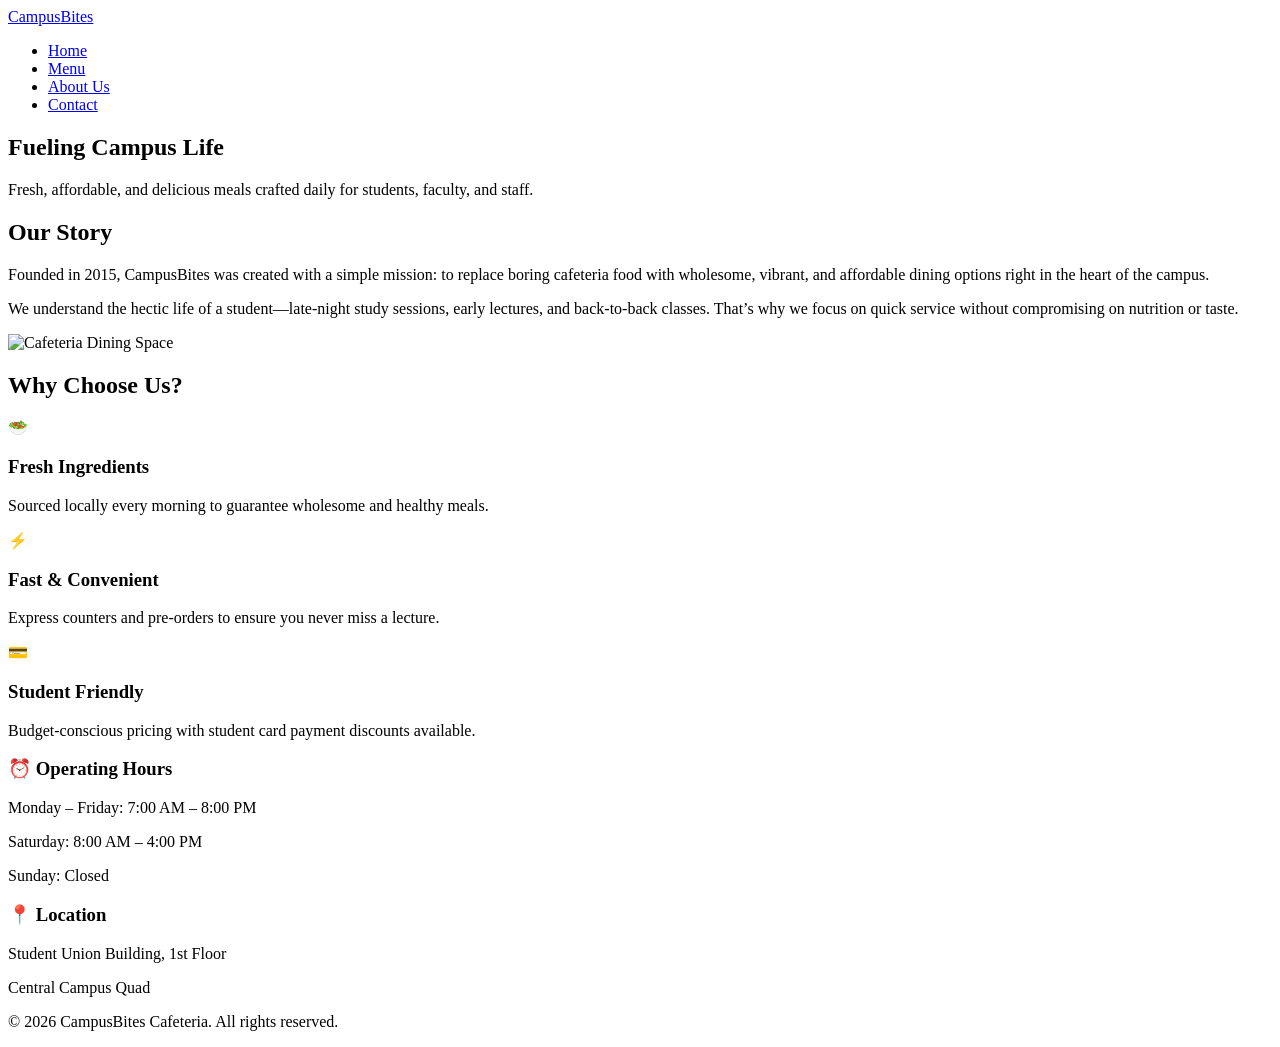
==== src/about.html @ 913e9a5a "added about.html and about.css page" ====
<!DOCTYPE html>
<html lang="en">
<head>
    <meta charset="UTF-8">
    <meta name="viewport" content="width=device-width, initial-scale=1.0">
    <title>About Us - Campus Cafeteria</title>
    <link rel="stylesheet" href="style.css">
    <!-- Google Fonts -->
    <link href="https://fonts.googleapis.com/css2?family=Poppins:wght@300;400;600;700&display=swap" rel="stylesheet">
</head>
<body>

    <!-- Header / Navbar -->
    <header>
        <div class="container navbar">
            <a href="#" class="logo">Campus<span>Bites</span></a>
            <nav>
                <ul>
                    <li><a href="index.html">Home</a></li>
                    <li><a href="menu.html">Menu</a></li>
                    <li><a href="about.html" class="active">About Us</a></li>
                    <li><a href="contact.html">Contact</a></li>
                </ul>
            </nav>
        </div>
    </header>

    <!-- Hero Section -->
    <section class="about-hero">
        <div class="hero-content">
            <h1>Fueling Campus Life</h1>
            <p>Fresh, affordable, and delicious meals crafted daily for students, faculty, and staff.</p>
        </div>
    </section>

    <!-- Main About Content -->
    <section class="about-section container">
        <div class="about-grid">
            <div class="about-text">
                <h2>Our Story</h2>
                <p>Founded in 2015, CampusBites was created with a simple mission: to replace boring cafeteria food with wholesome, vibrant, and affordable dining options right in the heart of the campus.</p>
                <p>We understand the hectic life of a student—late-night study sessions, early lectures, and back-to-back classes. That’s why we focus on quick service without compromising on nutrition or taste.</p>
            </div>
            <div class="about-image">
                <img src="https://images.unsplash.com/photo-1555396273-367ea4eb4db5?auto=format&fit=crop&w=800&q=80" alt="Cafeteria Dining Space">
            </div>
        </div>
    </section>

    <!-- Core Values / Highlights -->
    <section class="values-section">
        <div class="container">
            <h2 class="section-title">Why Choose Us?</h2>
            <div class="values-grid">
                <div class="value-card">
                    <div class="icon">🥗</div>
                    <h3>Fresh Ingredients</h3>
                    <p>Sourced locally every morning to guarantee wholesome and healthy meals.</p>
                </div>
                <div class="value-card">
                    <div class="icon">⚡</div>
                    <h3>Fast & Convenient</h3>
                    <p>Express counters and pre-orders to ensure you never miss a lecture.</p>
                </div>
                <div class="value-card">
                    <div class="icon">💳</div>
                    <h3>Student Friendly</h3>
                    <p>Budget-conscious pricing with student card payment discounts available.</p>
                </div>
            </div>
        </div>
    </section>

    <!-- Hours & Location Banner -->
    <section class="info-banner container">
        <div class="info-card">
            <h3>⏰ Operating Hours</h3>
            <p>Monday – Friday: 7:00 AM – 8:00 PM</p>
            <p>Saturday: 8:00 AM – 4:00 PM</p>
            <p>Sunday: Closed</p>
        </div>
        <div class="info-card">
            <h3>📍 Location</h3>
            <p>Student Union Building, 1st Floor</p>
            <p>Central Campus Quad</p>
        </div>
    </section>

    <!-- Footer -->
    <footer>
        <div class="container">
            <p>&copy; 2026 CampusBites Cafeteria. All rights reserved.</p>
        </div>
    </footer>

</body>
</html>
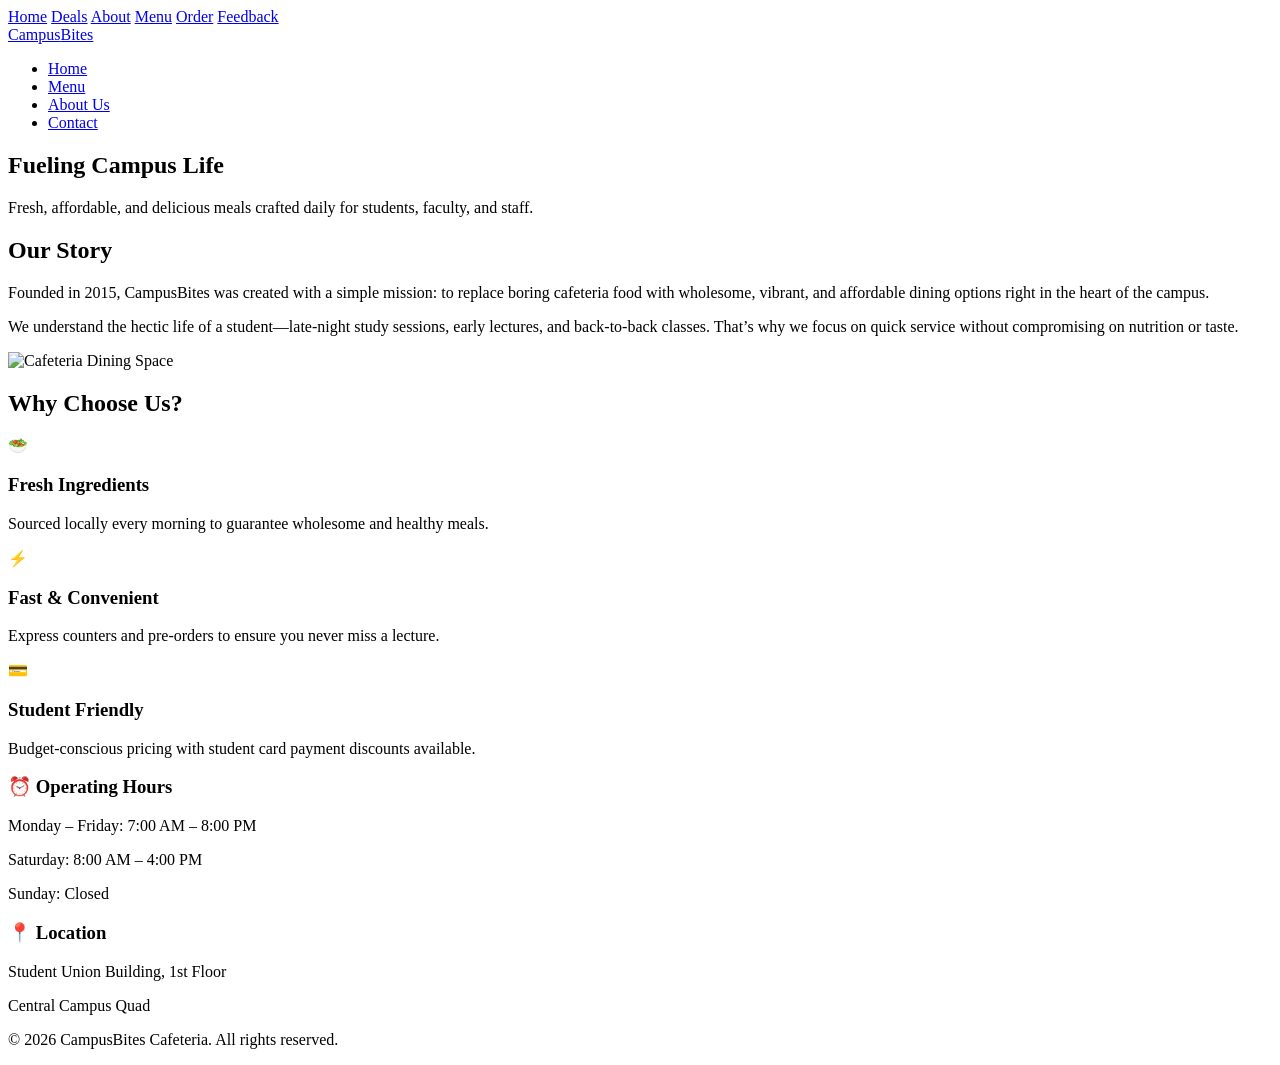
==== commit 744a4401: "added about.html file" ====
--- a/src/about.html
+++ b/src/about.html
@@ -9,6 +9,14 @@
     <link href="https://fonts.googleapis.com/css2?family=Poppins:wght@300;400;600;700&display=swap" rel="stylesheet">
 </head>
 <body>
+<nav class="navbar">
+            <a href="index.html">Home</a>
+            <a href="deals.html" class="active">Deals</a>
+            <a href="about.html">About</a>
+            <a href="menu.html">Menu</a>
+            <a href="order.html">Order</a>
+            <a href="feedback.html">Feedback</a>
+        </nav>
 
     <!-- Header / Navbar -->
     <header>
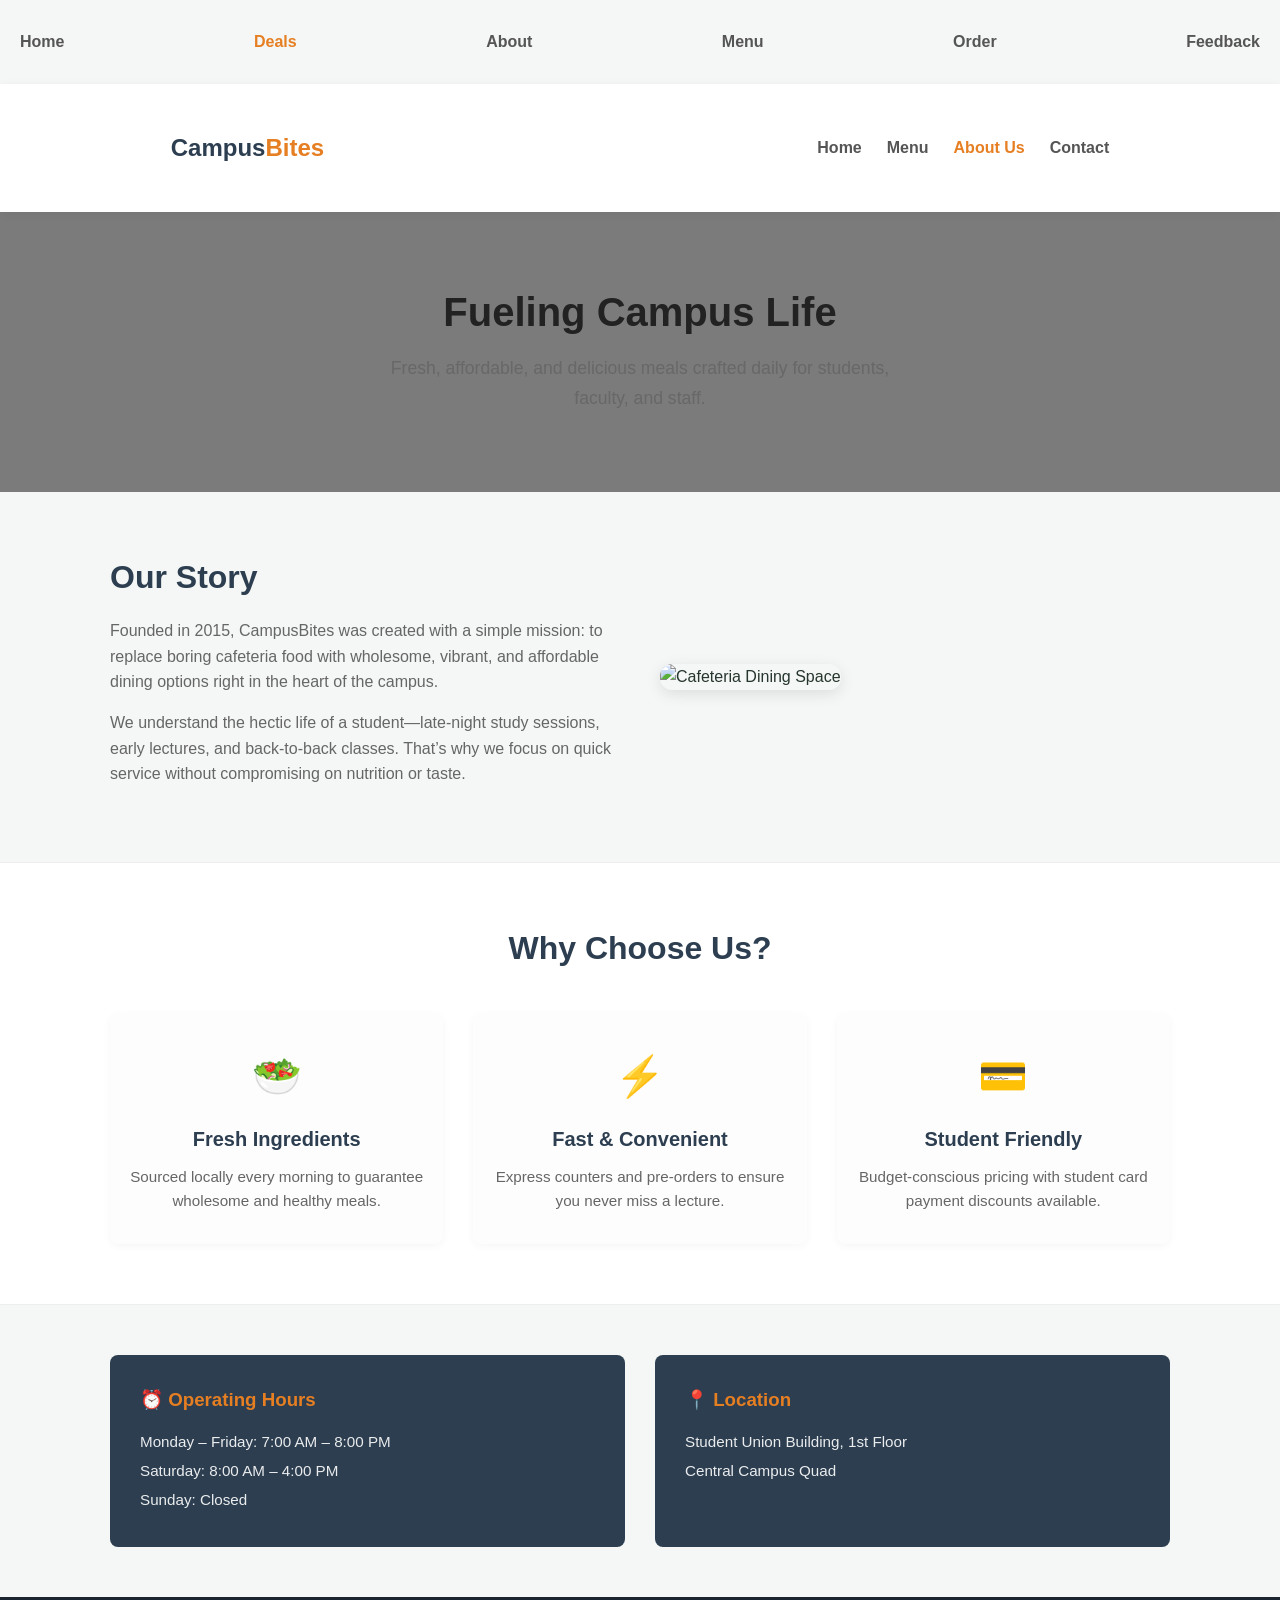
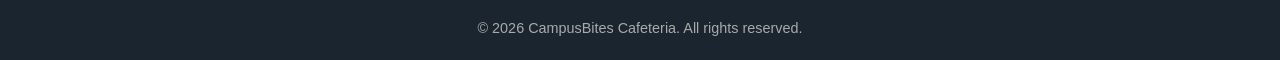
==== commit 5837b269: "added about.html file" ====
--- a/src/about.html
+++ b/src/about.html
@@ -4,7 +4,7 @@
     <meta charset="UTF-8">
     <meta name="viewport" content="width=device-width, initial-scale=1.0">
     <title>About Us - Campus Cafeteria</title>
-    <link rel="stylesheet" href="style.css">
+    <link rel="stylesheet" href="../styles/style.css">
     <!-- Google Fonts -->
     <link href="https://fonts.googleapis.com/css2?family=Poppins:wght@300;400;600;700&display=swap" rel="stylesheet">
 </head>
--- a/styles/style.css
+++ b/styles/style.css
@@ -0,0 +1,1184 @@
+/* Campus Bites — shared website stylesheet */
+:root {
+    --green: #174c3c;
+    --green-light: #24694f;
+    --mint: #e6f0e8;
+    --cream: #faf9f4;
+    --ink: #24332b;
+    --muted: #69766e;
+    --border: #e2e8e0;
+    --white: #ffffff;
+    --orange: #f2ad5d;
+}
+
+* {
+    box-sizing: border-box;
+}
+
+html {
+    scroll-behavior: smooth;
+}
+
+body {
+    margin: 0;
+    background: var(--cream);
+    color: var(--ink);
+    font-family: Arial, Helvetica, sans-serif;
+    line-height: 1.65;
+}
+
+a {
+    color: inherit;
+}
+
+.container {
+    width: min(1120px, 91%);
+    margin: 0 auto;
+}
+
+/* Navigation bar */
+.site-header {
+    position: relative;
+    z-index: 5;
+    background: var(--white);
+    border-bottom: 1px solid var(--border);
+}
+
+.navbar {
+    min-height: 84px;
+    display: flex;
+    align-items: center;
+    justify-content: space-between;
+    gap: 28px;
+}
+
+.brand {
+    display: flex;
+    align-items: center;
+    gap: 12px;
+    text-decoration: none;
+    flex-shrink: 0;
+}
+
+.brand-icon {
+    width: 46px;
+    height: 46px;
+    display: grid;
+    place-items: center;
+    border-radius: 13px;
+    background: var(--green);
+    color: var(--white);
+    font-size: 15px;
+    font-weight: 800;
+    letter-spacing: -1px;
+}
+
+.brand-text {
+    color: var(--green);
+    font-size: 18px;
+    font-weight: 800;
+    line-height: 1.2;
+}
+
+.brand-text small {
+    display: block;
+    margin-top: 5px;
+    color: var(--muted);
+    font-size: 11px;
+    font-weight: 400;
+}
+
+.nav-links {
+    display: flex;
+    align-items: center;
+    justify-content: flex-end;
+    flex-wrap: wrap;
+    gap: 5px;
+}
+
+.nav-links a {
+    padding: 10px 12px;
+    border-radius: 8px;
+    color: #4e5c53;
+    font-size: 13px;
+    font-weight: 700;
+    text-decoration: none;
+    transition: background 0.2s ease, color 0.2s ease;
+}
+
+.nav-links a:hover,
+.nav-links a.active {
+    background: var(--mint);
+    color: var(--green);
+}
+
+/* Home hero */
+.hero {
+    position: relative;
+    overflow: hidden;
+    background: linear-gradient(115deg, #e6f0e8 0%, #f7f6ed 75%);
+    padding: 88px 0 75px;
+}
+
+.hero-content {
+    position: relative;
+    z-index: 1;
+}
+
+.eyebrow {
+    margin: 0 0 12px;
+    color: var(--green-light);
+    font-size: 12px;
+    font-weight: 800;
+    letter-spacing: 2px;
+}
+
+.hero h1 {
+    margin: 0;
+    color: var(--ink);
+    font-size: clamp(42px, 6vw, 72px);
+    line-height: 1.08;
+    letter-spacing: -2.5px;
+}
+
+.hero h1 span {
+    color: var(--green-light);
+}
+
+/* ==============================
+   DEALS PAGE STYLING
+============================== */
+
+.deals-hero {
+    display: flex;
+    align-items: center;
+    justify-content: space-between;
+    padding: 80px 10%;
+    background: #f4f5f7;
+    min-height: 350px;
+    gap: 30px;
+}
+
+.hero-content {
+    max-width: 550px;
+}
+
+.eyebrow {
+    color: #e76f51;
+    font-size: 13px;
+    font-weight: bold;
+    letter-spacing: 2px;
+}
+
+.hero-content h1 {
+    font-size: 48px;
+    color: #222;
+    margin: 15px 0;
+}
+
+.hero-content p {
+    color: #666;
+    line-height: 1.7;
+    margin-bottom: 25px;
+}
+
+.primary-btn {
+    display: inline-block;
+    background: #e76f51;
+    color: white;
+    padding: 12px 25px;
+    border-radius: 5px;
+    text-decoration: none;
+    transition: 0.3s;
+}
+
+.primary-btn:hover {
+    background: #c95438;
+}
+
+.hero-offer {
+    width: 200px;
+    height: 200px;
+    border-radius: 50%;
+    background: #e76f51;
+    color: white;
+    display: flex;
+    flex-direction: column;
+    justify-content: center;
+    align-items: center;
+    flex-shrink: 0;
+}
+
+.hero-offer strong {
+    font-size: 55px;
+}
+
+.deals-section {
+    padding: 70px 8%;
+}
+
+.section-heading {
+    text-align: center;
+    margin-bottom: 35px;
+}
+
+.section-heading h2 {
+    font-size: 32px;
+    margin: 12px 0;
+    color: #222;
+}
+
+.section-heading p {
+    color: #777;
+}
+
+/* Search and Filters */
+
+.deals-toolbar {
+    display: flex;
+    gap: 15px;
+    margin-bottom: 35px;
+    justify-content: center;
+    flex-wrap: wrap;
+}
+
+.deals-toolbar input,
+.deals-toolbar select {
+    padding: 12px 15px;
+    border: 1px solid #ddd;
+    border-radius: 5px;
+    font-size: 14px;
+    outline: none;
+}
+
+.deals-toolbar input {
+    flex: 1;
+    min-width: 180px;
+}
+
+.deals-toolbar select {
+    min-width: 170px;
+}
+
+/* Product Grid */
+
+.deals-grid {
+    display: grid;
+    grid-template-columns: repeat(4, 1fr);
+    gap: 25px;
+}
+
+.deal-card {
+    background: white;
+    border: 1px solid #eee;
+    border-radius: 10px;
+    overflow: hidden;
+    transition: 0.3s;
+}
+
+.deal-card:hover {
+    transform: translateY(-5px);
+    box-shadow: 0 8px 20px rgba(0, 0, 0, 0.1);
+}
+
+.deal-image {
+    position: relative;
+    height: 220px;
+    overflow: hidden;
+}
+
+.deal-image img {
+    width: 100%;
+    height: 100%;
+    object-fit: cover;
+}
+
+.discount-badge {
+    position: absolute;
+    top: 12px;
+    left: 12px;
+    background: #e76f51;
+    color: white;
+    padding: 7px 12px;
+    border-radius: 4px;
+    font-size: 12px;
+    font-weight: bold;
+    z-index: 1;
+}
+
+.deal-info {
+    padding: 18px;
+}
+
+.product-category {
+    color: #999;
+    font-size: 12px;
+}
+
+.deal-info h3 {
+    font-size: 17px;
+    margin: 10px 0;
+    color: #222;
+}
+
+.product-rating {
+    color: #f4b400;
+    margin-bottom: 12px;
+    letter-spacing: 2px;
+}
+
+.deal-price {
+    display: flex;
+    align-items: center;
+    gap: 10px;
+    margin-bottom: 18px;
+    flex-wrap: wrap;
+}
+
+.deal-price strong {
+    color: #e76f51;
+    font-size: 18px;
+}
+
+.deal-price del {
+    color: #999;
+    font-size: 13px;
+}
+
+.add-cart-btn {
+    display: block;
+    text-align: center;
+    padding: 11px;
+    background: #222;
+    color: white;
+    text-decoration: none;
+    border-radius: 5px;
+    transition: 0.3s;
+}
+
+.add-cart-btn:hover {
+    background: #e76f51;
+}
+
+/* Responsive Design */
+
+@media (max-width: 1000px) {
+    .deals-grid {
+        grid-template-columns: repeat(2, 1fr);
+    }
+
+    .deals-hero {
+        padding: 60px 6%;
+    }
+}
+
+@media (max-width: 600px) {
+    .deals-hero {
+        flex-direction: column;
+        text-align: center;
+        padding: 50px 20px;
+    }
+
+    .hero-content h1 {
+        font-size: 36px;
+    }
+
+    .hero-offer {
+        width: 160px;
+        height: 160px;
+    }
+
+    .hero-offer strong {
+        font-size: 42px;
+    }
+
+    .deals-section {
+        padding: 45px 5%;
+    }
+
+    .deals-grid {
+        grid-template-columns: 1fr;
+    }
+
+    .deals-toolbar {
+        flex-direction: column;
+    }
+
+    .deals-toolbar input,
+    .deals-toolbar select {
+        width: 100%;
+    }
+}
+
+
+.hero-description {
+    max-width: 610px;
+    margin: 22px 0 27px;
+    color: #5d6b62;
+    font-size: 17px;
+}
+
+.hero-actions {
+    display: flex;
+    flex-wrap: wrap;
+    gap: 12px;
+}
+
+.button {
+    display: inline-flex;
+    min-height: 46px;
+    align-items: center;
+    justify-content: center;
+    padding: 11px 18px;
+    border: 1px solid var(--green);
+    border-radius: 8px;
+    font-size: 14px;
+    font-weight: 700;
+    text-decoration: none;
+    transition: transform 0.2s ease, background 0.2s ease;
+}
+
+.button:hover {
+    transform: translateY(-2px);
+}
+
+.button-primary {
+    background: var(--green);
+    color: var(--white);
+}
+
+.button-primary:hover {
+    background: var(--green-light);
+}
+
+.button-secondary {
+    background: transparent;
+    color: var(--green);
+}
+
+.button-secondary:hover {
+    background: rgba(255, 255, 255, 0.65);
+}
+
+.opening-status {
+    margin-top: 25px;
+    color: var(--muted);
+    font-size: 13px;
+}
+
+.status-dot {
+    display: inline-block;
+    width: 8px;
+    height: 8px;
+    margin-right: 7px;
+    border-radius: 50%;
+    background: #3d9a60;
+}
+
+.hero-decoration {
+    position: absolute;
+    border-radius: 50%;
+    pointer-events: none;
+}
+
+.decoration-one {
+    top: 50px;
+    right: 10%;
+    width: 230px;
+    height: 230px;
+    border: 35px solid rgba(23, 76, 60, 0.06);
+}
+
+.decoration-two {
+    right: 19%;
+    bottom: -90px;
+    width: 190px;
+    height: 190px;
+    background: rgba(242, 173, 93, 0.12);
+}
+
+/* Feature section */
+.section {
+    padding-top: 70px;
+    padding-bottom: 70px;
+}
+
+.section-heading {
+    display: flex;
+    align-items: flex-end;
+    justify-content: space-between;
+    gap: 30px;
+    margin-bottom: 28px;
+}
+
+.section-heading h2,
+.final-cta h2 {
+    margin: 0;
+    font-size: clamp(27px, 3vw, 38px);
+    line-height: 1.2;
+    letter-spacing: -1px;
+}
+
+.section-heading > p {
+    max-width: 390px;
+    margin: 0;
+    color: var(--muted);
+    font-size: 14px;
+}
+
+.feature-grid {
+    display: grid;
+    grid-template-columns: repeat(3, minmax(0, 1fr));
+    gap: 20px;
+}
+
+.feature-card {
+    padding: 26px;
+    border: 1px solid var(--border);
+    border-radius: 15px;
+    background: var(--white);
+    box-shadow: 0 8px 25px rgba(25, 55, 38, 0.035);
+}
+
+.feature-icon {
+    display: grid;
+    width: 52px;
+    height: 52px;
+    margin-bottom: 19px;
+    place-items: center;
+    border-radius: 14px;
+    background: var(--mint);
+    font-size: 25px;
+}
+
+.feature-card h3 {
+    margin: 0 0 9px;
+    font-size: 18px;
+}
+
+.feature-card p {
+    min-height: 70px;
+    margin: 0 0 16px;
+    color: var(--muted);
+    font-size: 14px;
+}
+
+.text-link {
+    color: var(--green-light);
+    font-size: 13px;
+    font-weight: 800;
+    text-decoration: none;
+}
+
+.text-link:hover {
+    text-decoration: underline;
+}
+
+/* Location and opening hours */
+.visit-section {
+    padding: 46px 0;
+    background: var(--green);
+    color: var(--white);
+}
+
+.visit-content {
+    display: flex;
+    align-items: center;
+    justify-content: space-between;
+    gap: 45px;
+}
+
+.eyebrow-light {
+    color: #c6e0cd;
+}
+
+.visit-content h2 {
+    max-width: 490px;
+    margin: 0 0 10px;
+    font-size: clamp(25px, 3vw, 36px);
+    line-height: 1.2;
+}
+
+.visit-content > div:first-child > p:last-child {
+    margin: 0;
+    color: #d5e4da;
+}
+
+.visit-details {
+    display: flex;
+    gap: 35px;
+    flex-shrink: 0;
+}
+
+.detail-label {
+    color: #c6e0cd;
+    font-size: 11px;
+    font-weight: 800;
+    letter-spacing: 1px;
+}
+
+.visit-details p {
+    margin: 6px 0 0;
+    font-size: 13px;
+}
+
+/* Feedback call to action */
+.final-cta {
+    text-align: center;
+}
+
+.final-cta > p:not(.eyebrow) {
+    margin: 14px auto 22px;
+    color: var(--muted);
+}
+
+.site-footer {
+    padding: 22px 0;
+    background: #102f25;
+    color: #d5e0d9;
+    font-size: 12px;
+}
+
+.footer-content {
+    display: flex;
+    align-items: center;
+    justify-content: space-between;
+    gap: 18px;
+}
+
+.footer-content p {
+    margin: 0;
+}
+
+.footer-content a {
+    color: #d5e0d9;
+    text-decoration: none;
+}
+
+.footer-content a:hover {
+    text-decoration: underline;
+}
+
+.footer-brand {
+    font-size: 15px;
+    font-weight: 800;
+}
+
+/* Responsive layout for tablets and mobile screens */
+@media (max-width: 900px) {
+    .navbar {
+        align-items: flex-start;
+        flex-direction: column;
+        justify-content: center;
+        gap: 12px;
+        padding-top: 16px;
+        padding-bottom: 16px;
+    }
+
+    .nav-links {
+        justify-content: flex-start;
+    }
+
+    .nav-links a {
+        padding: 8px 10px;
+    }
+
+    .hero {
+        padding: 70px 0 60px;
+    }
+
+    .decoration-one {
+        right: -70px;
+    }
+
+    .feature-grid {
+        grid-template-columns: repeat(2, minmax(0, 1fr));
+    }
+
+    .visit-content,
+    .visit-details {
+        align-items: flex-start;
+        flex-direction: column;
+        gap: 20px;
+    }
+}
+
+@media (max-width: 600px) {
+    .container {
+        width: 92%;
+    }
+
+    .nav-links {
+        display: grid;
+        width: 100%;
+        grid-template-columns: repeat(3, minmax(0, 1fr));
+        gap: 4px;
+    }
+
+    .nav-links a {
+        padding: 9px 3px;
+        text-align: center;
+        font-size: 11px;
+    }
+
+    .hero {
+        padding: 58px 0 48px;
+    }
+
+    .hero h1 {
+        font-size: 43px;
+        letter-spacing: -1.5px;
+    }
+
+    .hero-description {
+        font-size: 15px;
+    }
+
+    .hero-actions {
+        align-items: stretch;
+        flex-direction: column;
+    }
+
+    .button {
+        width: 100%;
+    }
+
+    .decoration-one {
+        top: 20px;
+        right: -135px;
+        width: 190px;
+        height: 190px;
+    }
+
+    .section {
+        padding-top: 48px;
+        padding-bottom: 48px;
+    }
+
+    .section-heading {
+        align-items: flex-start;
+        flex-direction: column;
+        gap: 13px;
+    }
+
+    .feature-grid {
+        grid-template-columns: 1fr;
+    }
+
+    .feature-card p {
+        min-height: auto;
+    }
+
+    .visit-details {
+        gap: 16px;
+    }
+
+    .footer-content {
+        align-items: flex-start;
+        flex-direction: column;
+    }
+}
+
+
+* {
+    margin: 0;
+    padding: 0;
+    box-sizing: border-box;
+}
+
+body {
+
+    font-family: Arial, Helvetica, sans-serif;
+    background-color: #f4f7f5;
+    color: #26352d;
+    line-height: 1.6;
+}
+
+/* Header */
+header {
+    background-color: #215c45;
+    color: white;
+    padding: 22px 8%;
+    display: flex;
+    justify-content: space-between;
+    align-items: center;
+    flex-wrap: wrap;
+    gap: 15px;
+}
+
+header h1 {
+    font-size: 26px;
+}
+
+nav {
+    display: flex;
+    gap: 22px;
+}
+
+nav a {
+    color: white;
+    text-decoration: none;
+    font-weight: bold;
+}
+
+nav a:hover {
+    color: #c9f2d8;
+}
+
+/* Main Content */
+main {
+    max-width: 1000px;
+    margin: 45px auto;
+    padding: 0 20px;
+    display: grid;
+    grid-template-columns: 1fr 1.3fr;
+    gap: 28px;
+    align-items: start;
+}
+
+/* Contact and Feedback Cards */
+.contact,
+.feedback {
+    background-color: white;
+    padding: 30px;
+    border-radius: 12px;
+    box-shadow: 0 5px 20px rgba(0, 0, 0, 0.07);
+}
+
+h2 {
+    color: #215c45;
+    margin-bottom: 18px;
+    font-size: 23px;
+}
+
+.contact p {
+    margin-bottom: 14px;
+    overflow-wrap: anywhere;
+}
+
+/* Feedback Form */
+form {
+    display: flex;
+    flex-direction: column;
+}
+
+label {
+    margin: 12px 0 6px;
+    font-weight: bold;
+}
+
+input,
+textarea {
+    width: 100%;
+    padding: 12px;
+    border: 1px solid #ccd6cf;
+    border-radius: 6px;
+    font: inherit;
+    color: #26352d;
+    background-color: #fff;
+}
+
+input:focus,
+textarea:focus {
+    outline: 2px solid #78b89a;
+    border-color: #215c45;
+}
+
+textarea {
+    resize: vertical;
+    min-height: 120px;
+}
+
+button {
+    margin-top: 20px;
+    padding: 13px;
+    border: none;
+    border-radius: 6px;
+    background-color: #215c45;
+    color: white;
+    font-size: 16px;
+    font-weight: bold;
+    cursor: pointer;
+    transition: background-color 0.2s ease;
+}
+
+button:hover {
+    background-color: #174431;
+}
+
+button:focus-visible,
+nav a:focus-visible {
+    outline: 3px solid #e5a93d;
+    outline-offset: 3px;
+}
+
+/* Responsive Design */
+@media (max-width: 768px) {
+    header {
+        flex-direction: column;
+        text-align: center;
+    }
+
+    nav {
+        justify-content: center;
+        flex-wrap: wrap;
+        gap: 14px;
+    }
+
+    main {
+        grid-template-columns: 1fr;
+        margin: 25px auto;
+        gap: 20px;
+    }
+
+    .contact,
+    .feedback {
+        padding: 22px;
+    }
+
+    header h1 {
+        font-size: 23px;
+    }
+}
+
+@media (max-width: 480px) {
+    main {
+        padding: 0 12px;
+    }
+
+    .contact,
+    .feedback {
+        padding: 18px;
+    }
+
+    h2 {
+        font-size: 20px;
+    }
+
+    nav {
+        gap: 12px;
+    }
+}
+
+
+ 
+
+.container {
+    max-width: 1100px;
+    margin: 0 auto;
+    padding: 0 20px;
+}
+
+/* ==========================================
+   NAVBAR
+   ========================================== */
+header {
+    background-color: #ffffff;
+    box-shadow: 0 2px 10px rgba(0, 0, 0, 0.05);
+    position: sticky;
+    top: 0;
+    z-index: 1000;
+}
+
+.navbar {
+    display: flex;
+    justify-content: space-between;
+    align-items: center;
+    padding: 18px 20px;
+}
+
+.logo {
+    font-size: 1.5rem;
+    font-weight: 700;
+    color: #2c3e50;
+    text-decoration: none;
+}
+
+.logo span {
+    color: #e67e22;
+}
+
+nav ul {
+    display: flex;
+    list-style: none;
+    gap: 25px;
+}
+
+nav a {
+    text-decoration: none;
+    color: #555;
+    font-weight: 600;
+    transition: color 0.3s ease;
+}
+
+nav a:hover, nav a.active {
+    color: #e67e22;
+}
+
+/* ==========================================
+   HERO SECTION
+   ========================================== */
+.about-hero {
+    background: linear-gradient(rgba(0,0,0,0.5), rgba(0,0,0,0.5)), 
+                url('https://images.unsplash.com/photo-1517248135467-4c7edcad34c4?auto=format&fit=crop&w=1200&q=80') center/cover no-repeat;
+    height: 280px;
+    display: flex;
+    align-items: center;
+    justify-content: center;
+    text-align: center;
+    color: #ffffff;
+    padding: 0 20px;
+}
+
+.hero-content h1 {
+    font-size: 2.5rem;
+    margin-bottom: 10px;
+}
+
+.hero-content p {
+    font-size: 1.1rem;
+    opacity: 0.9;
+}
+
+/* ==========================================
+   ABOUT STORY SECTION
+   ========================================== */
+.about-section {
+    padding: 60px 20px;
+}
+
+.about-grid {
+    display: grid;
+    grid-template-columns: 1fr 1fr;
+    gap: 40px;
+    align-items: center;
+}
+
+.about-text h2 {
+    font-size: 2rem;
+    color: #2c3e50;
+    margin-bottom: 15px;
+}
+
+.about-text p {
+    margin-bottom: 15px;
+    color: #666;
+}
+
+.about-image img {
+    width: 100%;
+    border-radius: 12px;
+    box-shadow: 0 4px 15px rgba(0, 0, 0, 0.1);
+    object-fit: cover;
+}
+
+/* ==========================================
+   VALUES SECTION
+   ========================================== */
+.values-section {
+    background-color: #ffffff;
+    padding: 60px 0;
+    border-top: 1px solid #eee;
+    border-bottom: 1px solid #eee;
+}
+
+.section-title {
+    text-align: center;
+    font-size: 2rem;
+    color: #2c3e50;
+    margin-bottom: 40px;
+}
+
+.values-grid {
+    display: grid;
+    grid-template-columns: repeat(3, 1fr);
+    gap: 30px;
+}
+
+.value-card {
+    text-align: center;
+    padding: 30px 20px;
+    border-radius: 8px;
+    background: #fdfdfd;
+    box-shadow: 0 2px 8px rgba(0,0,0,0.04);
+    transition: transform 0.3s ease;
+}
+
+.value-card:hover {
+    transform: translateY(-5px);
+}
+
+.value-card .icon {
+    font-size: 2.5rem;
+    margin-bottom: 15px;
+}
+
+.value-card h3 {
+    font-size: 1.25rem;
+    color: #2c3e50;
+    margin-bottom: 10px;
+}
+
+.value-card p {
+    color: #666;
+    font-size: 0.95rem;
+}
+
+/* ==========================================
+   INFO BANNER
+   ========================================== */
+.info-banner {
+    display: grid;
+    grid-template-columns: 1fr 1fr;
+    gap: 30px;
+    margin: 50px auto;
+}
+
+.info-card {
+    background: #2c3e50;
+    color: #fff;
+    padding: 30px;
+    border-radius: 8px;
+}
+
+.info-card h3 {
+    margin-bottom: 15px;
+    color: #e67e22;
+}
+
+.info-card p {
+    font-size: 0.95rem;
+    opacity: 0.9;
+    margin-bottom: 5px;
+}
+
+/* ==========================================
+   FOOTER
+   ========================================== */
+footer {
+    background-color: #1a252f;
+    color: #aaa;
+    text-align: center;
+    padding: 20px 0;
+    font-size: 0.9rem;
+}
+
+/* ==========================================
+   RESPONSIVE DESIGN
+   ========================================== */
+@media (max-width: 768px) {
+    .about-grid, 
+    .values-grid, 
+    .info-banner {
+        grid-template-columns: 1fr;
+    }
+
+    .navbar {
+        flex-direction: column;
+        gap: 15px;
+    }
+
+    .hero-content h1 {
+        font-size: 2rem;
+    }
+}
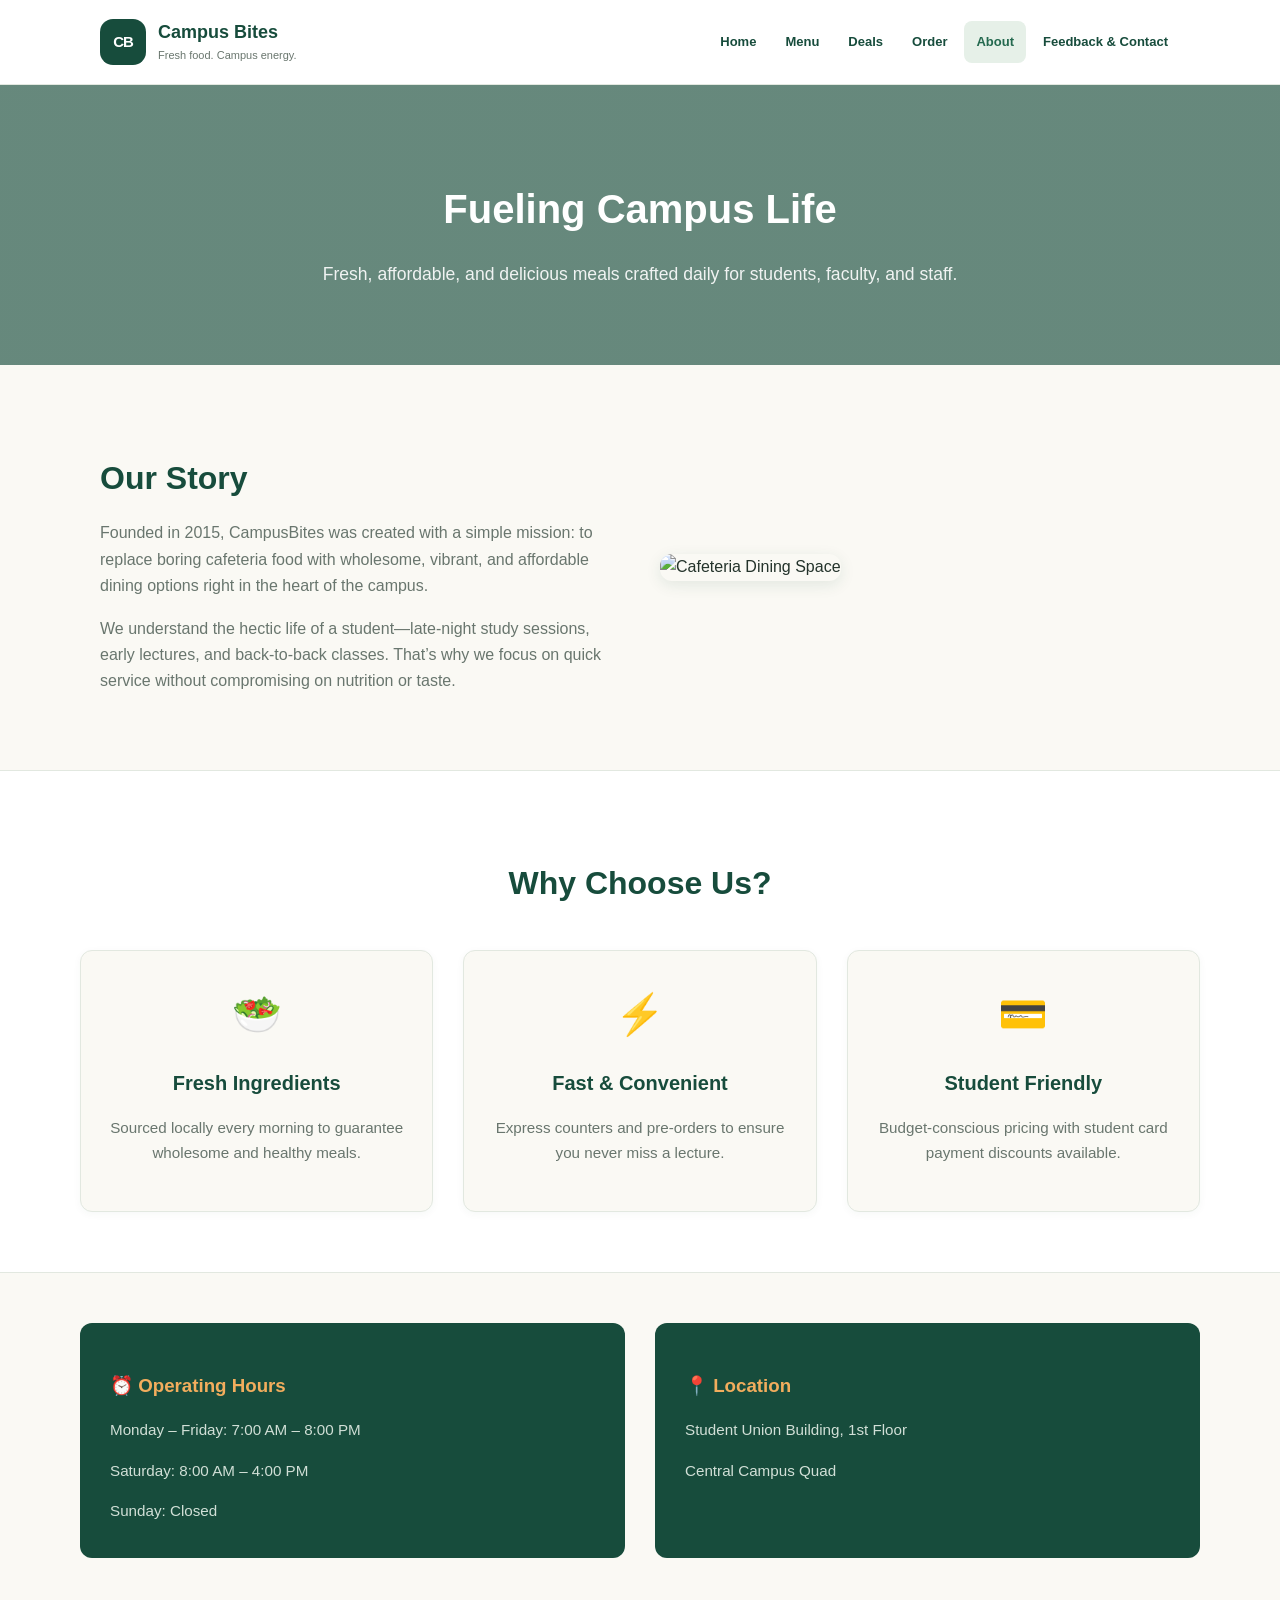
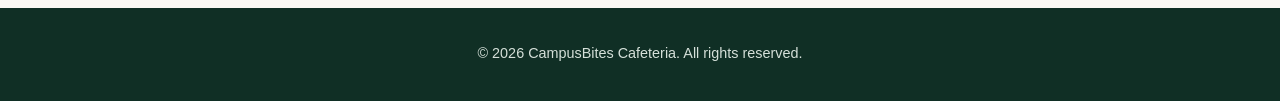
==== commit 19579a96: "Prepare v1.0 release with QA fixes" ====
--- a/src/about.html
+++ b/src/about.html
@@ -9,27 +9,25 @@
     <link href="https://fonts.googleapis.com/css2?family=Poppins:wght@300;400;600;700&display=swap" rel="stylesheet">
 </head>
 <body>
-<nav class="navbar">
-            <a href="index.html">Home</a>
-            <a href="deals.html" class="active">Deals</a>
-            <a href="about.html">About</a>
-            <a href="menu.html">Menu</a>
-            <a href="order.html">Order</a>
-            <a href="feedback.html">Feedback</a>
-        </nav>
+
 
     <!-- Header / Navbar -->
-    <header>
+    <header class="site-header">
         <div class="container navbar">
-            <a href="#" class="logo">Campus<span>Bites</span></a>
-            <nav>
-                <ul>
-                    <li><a href="index.html">Home</a></li>
-                    <li><a href="menu.html">Menu</a></li>
-                    <li><a href="about.html" class="active">About Us</a></li>
-                    <li><a href="contact.html">Contact</a></li>
-                </ul>
+            <a class="brand" href="index.html" aria-label="Campus Bites home">
+                <span class="brand-icon">CB</span>
+                <span class="brand-text">Campus Bites<small>Fresh food. Campus energy.</small></span>
+            </a>
+
+            <nav class="nav-links" aria-label="Main navigation">
+                <a href="index.html" >Home</a>
+                <a href="menu.html">Menu</a>
+		<a href="deals.html">Deals</a>
+        <a href="order.html">Order</a>
+        <a href="about.html" class="active" aria-current="page">About</a>
+        <a href="feedback.html">Feedback & Contact</a>
             </nav>
+
         </div>
     </header>
 
--- a/styles/style.css
+++ b/styles/style.css
@@ -154,54 +154,54 @@
     align-items: center;
     justify-content: space-between;
     padding: 80px 10%;
-    background: #f4f5f7;
+    background: linear-gradient(115deg, #e6f0e8 0%, #f7f6ed 75%);
     min-height: 350px;
     gap: 30px;
 }
 
-.hero-content {
+.deals-hero .hero-content {
     max-width: 550px;
 }
 
-.eyebrow {
-    color: #e76f51;
+.deals-hero .eyebrow {
+    color: var(--green-light);
     font-size: 13px;
     font-weight: bold;
     letter-spacing: 2px;
 }
 
-.hero-content h1 {
+.deals-hero .hero-content h1 {
     font-size: 48px;
-    color: #222;
+    color: var(--ink);
     margin: 15px 0;
 }
 
-.hero-content p {
-    color: #666;
+.deals-hero .hero-content p {
+    color: var(--muted);
     line-height: 1.7;
     margin-bottom: 25px;
 }
 
 .primary-btn {
     display: inline-block;
-    background: #e76f51;
-    color: white;
+    background: var(--green);
+    color: var(--white);
     padding: 12px 25px;
-    border-radius: 5px;
+    border-radius: 8px;
     text-decoration: none;
     transition: 0.3s;
 }
 
 .primary-btn:hover {
-    background: #c95438;
+    background: var(--green-light);
 }
 
 .hero-offer {
     width: 200px;
     height: 200px;
     border-radius: 50%;
-    background: #e76f51;
-    color: white;
+    background: var(--green);
+    color: var(--white);
     display: flex;
     flex-direction: column;
     justify-content: center;
@@ -217,19 +217,19 @@
     padding: 70px 8%;
 }
 
-.section-heading {
+.deals-section .section-heading {
+    display: block;
     text-align: center;
-    margin-bottom: 35px;
-}
-
-.section-heading h2 {
+}
+
+.deals-section .section-heading h2 {
     font-size: 32px;
     margin: 12px 0;
-    color: #222;
-}
-
-.section-heading p {
-    color: #777;
+    color: var(--green);
+}
+
+.deals-section .section-heading p {
+    color: var(--muted);
 }
 
 /* Search and Filters */
@@ -245,8 +245,8 @@
 .deals-toolbar input,
 .deals-toolbar select {
     padding: 12px 15px;
-    border: 1px solid #ddd;
-    border-radius: 5px;
+    border: 1px solid var(--border);
+    border-radius: 8px;
     font-size: 14px;
     outline: none;
 }
@@ -269,8 +269,8 @@
 }
 
 .deal-card {
-    background: white;
-    border: 1px solid #eee;
+    background: var(--white);
+    border: 1px solid var(--border);
     border-radius: 10px;
     overflow: hidden;
     transition: 0.3s;
@@ -278,7 +278,7 @@
 
 .deal-card:hover {
     transform: translateY(-5px);
-    box-shadow: 0 8px 20px rgba(0, 0, 0, 0.1);
+    box-shadow: 0 8px 20px rgba(23, 76, 60, 0.1);
 }
 
 .deal-image {
@@ -297,8 +297,8 @@
     position: absolute;
     top: 12px;
     left: 12px;
-    background: #e76f51;
-    color: white;
+    background: var(--orange);
+    color: var(--ink);
     padding: 7px 12px;
     border-radius: 4px;
     font-size: 12px;
@@ -311,14 +311,14 @@
 }
 
 .product-category {
-    color: #999;
+    color: var(--muted);
     font-size: 12px;
 }
 
 .deal-info h3 {
     font-size: 17px;
     margin: 10px 0;
-    color: #222;
+    color: var(--green);
 }
 
 .product-rating {
@@ -336,12 +336,12 @@
 }
 
 .deal-price strong {
-    color: #e76f51;
+    color: var(--green);
     font-size: 18px;
 }
 
 .deal-price del {
-    color: #999;
+    color: var(--muted);
     font-size: 13px;
 }
 
@@ -349,18 +349,18 @@
     display: block;
     text-align: center;
     padding: 11px;
-    background: #222;
-    color: white;
+    background: var(--green);
+    color: var(--white);
     text-decoration: none;
-    border-radius: 5px;
+    border-radius: 8px;
     transition: 0.3s;
 }
 
 .add-cart-btn:hover {
-    background: #e76f51;
-}
-
-/* Responsive Design */
+    background: var(--green-light);
+}
+
+/* Deals Responsive Design */
 
 @media (max-width: 1000px) {
     .deals-grid {
@@ -379,7 +379,7 @@
         padding: 50px 20px;
     }
 
-    .hero-content h1 {
+    .deals-hero .hero-content h1 {
         font-size: 36px;
     }
 
@@ -409,7 +409,6 @@
         width: 100%;
     }
 }
-
 
 .hero-description {
     max-width: 610px;
@@ -780,53 +779,11 @@
 }
 
 
-* {
-    margin: 0;
-    padding: 0;
-    box-sizing: border-box;
-}
-
-body {
-
-    font-family: Arial, Helvetica, sans-serif;
-    background-color: #f4f7f5;
-    color: #26352d;
-    line-height: 1.6;
-}
-
-/* Header */
-header {
-    background-color: #215c45;
-    color: white;
-    padding: 22px 8%;
-    display: flex;
-    justify-content: space-between;
-    align-items: center;
-    flex-wrap: wrap;
-    gap: 15px;
-}
-
-header h1 {
-    font-size: 26px;
-}
-
-nav {
-    display: flex;
-    gap: 22px;
-}
-
-nav a {
-    color: white;
-    text-decoration: none;
-    font-weight: bold;
-}
-
-nav a:hover {
-    color: #c9f2d8;
-}
-
-/* Main Content */
-main {
+/* ==========================================
+   FEEDBACK PAGE STYLING
+========================================== */
+
+main:has(.contact, .feedback) {
     max-width: 1000px;
     margin: 45px auto;
     padding: 0 20px;
@@ -836,17 +793,18 @@
     align-items: start;
 }
 
-/* Contact and Feedback Cards */
 .contact,
 .feedback {
-    background-color: white;
+    background: var(--white);
     padding: 30px;
+    border: 1px solid var(--border);
     border-radius: 12px;
-    box-shadow: 0 5px 20px rgba(0, 0, 0, 0.07);
-}
-
-h2 {
-    color: #215c45;
+    box-shadow: 0 5px 20px rgba(23, 76, 60, 0.06);
+}
+
+.contact h2,
+.feedback h2 {
+    color: var(--green);
     margin-bottom: 18px;
     font-size: 23px;
 }
@@ -856,76 +814,64 @@
     overflow-wrap: anywhere;
 }
 
-/* Feedback Form */
-form {
+.feedback form {
     display: flex;
     flex-direction: column;
 }
 
-label {
+.feedback label {
     margin: 12px 0 6px;
     font-weight: bold;
 }
 
-input,
-textarea {
+.feedback input,
+.feedback textarea {
     width: 100%;
     padding: 12px;
-    border: 1px solid #ccd6cf;
-    border-radius: 6px;
+    border: 1px solid var(--border);
+    border-radius: 8px;
     font: inherit;
-    color: #26352d;
-    background-color: #fff;
-}
-
-input:focus,
-textarea:focus {
-    outline: 2px solid #78b89a;
-    border-color: #215c45;
-}
-
-textarea {
+    color: var(--ink);
+    background: var(--white);
+}
+
+.feedback input:focus,
+.feedback textarea:focus {
+    outline: 2px solid var(--green-light);
+    border-color: var(--green);
+}
+
+.feedback textarea {
     resize: vertical;
     min-height: 120px;
 }
 
-button {
+.feedback button {
     margin-top: 20px;
     padding: 13px;
     border: none;
-    border-radius: 6px;
-    background-color: #215c45;
-    color: white;
+    border-radius: 8px;
+    background: var(--green);
+    color: var(--white);
     font-size: 16px;
     font-weight: bold;
     cursor: pointer;
     transition: background-color 0.2s ease;
 }
 
-button:hover {
-    background-color: #174431;
-}
-
-button:focus-visible,
-nav a:focus-visible {
-    outline: 3px solid #e5a93d;
+.feedback button:hover {
+    background: var(--green-light);
+}
+
+.feedback button:focus-visible,
+.site-header nav a:focus-visible {
+    outline: 3px solid var(--orange);
     outline-offset: 3px;
 }
 
-/* Responsive Design */
+/* Feedback Responsive Design */
 @media (max-width: 768px) {
-    header {
-        flex-direction: column;
-        text-align: center;
-    }
-
-    nav {
-        justify-content: center;
-        flex-wrap: wrap;
-        gap: 14px;
-    }
-
-    main {
+    main:has(.contact, .feedback) {
         grid-template-columns: 1fr;
         margin: 25px auto;
         gap: 20px;
@@ -935,14 +881,10 @@
     .feedback {
         padding: 22px;
     }
-
-    header h1 {
-        font-size: 23px;
-    }
 }
 
 @media (max-width: 480px) {
-    main {
+    main:has(.contact, .feedback) {
         padding: 0 12px;
     }
 
@@ -951,98 +893,79 @@
         padding: 18px;
     }
 
-    h2 {
+    .contact h2,
+    .feedback h2 {
         font-size: 20px;
     }
-
-    nav {
-        gap: 12px;
-    }
-}
-
-
- 
-
-.container {
-    max-width: 1100px;
-    margin: 0 auto;
-    padding: 0 20px;
-}
+}
+
 
 /* ==========================================
-   NAVBAR
-   ========================================== */
-header {
-    background-color: #ffffff;
-    box-shadow: 0 2px 10px rgba(0, 0, 0, 0.05);
-    position: sticky;
-    top: 0;
-    z-index: 1000;
-}
-
-.navbar {
-    display: flex;
-    justify-content: space-between;
-    align-items: center;
-    padding: 18px 20px;
-}
+   ABOUT PAGE STYLING
+========================================== */
 
 .logo {
     font-size: 1.5rem;
     font-weight: 700;
-    color: #2c3e50;
+    color: var(--green);
     text-decoration: none;
 }
 
 .logo span {
-    color: #e67e22;
-}
-
-nav ul {
+    color: var(--green-light);
+}
+
+.site-header .navbar {
+    display: flex;
+    justify-content: space-between;
+    align-items: center;
+    padding: 18px 20px;
+}
+
+.site-header nav ul {
     display: flex;
     list-style: none;
     gap: 25px;
 }
 
-nav a {
+.site-header nav a {
     text-decoration: none;
-    color: #555;
+    color: var(--green);
     font-weight: 600;
     transition: color 0.3s ease;
 }
 
-nav a:hover, nav a.active {
-    color: #e67e22;
-}
-
-/* ==========================================
-   HERO SECTION
-   ========================================== */
+.site-header nav a:hover,
+.site-header nav a.active {
+    color: var(--green-light);
+}
+
 .about-hero {
-    background: linear-gradient(rgba(0,0,0,0.5), rgba(0,0,0,0.5)), 
-                url('https://images.unsplash.com/photo-1517248135467-4c7edcad34c4?auto=format&fit=crop&w=1200&q=80') center/cover no-repeat;
+    background:
+        linear-gradient(rgba(23, 76, 60, 0.65), rgba(23, 76, 60, 0.65)),
+        url('https://images.unsplash.com/photo-1517248135467-4c7edcad34c4?auto=format&fit=crop&w=1200&q=80')
+        center/cover no-repeat;
     height: 280px;
     display: flex;
     align-items: center;
     justify-content: center;
     text-align: center;
-    color: #ffffff;
+    color: var(--white);
     padding: 0 20px;
 }
 
-.hero-content h1 {
+.about-hero .hero-content h1 {
     font-size: 2.5rem;
     margin-bottom: 10px;
-}
-
-.hero-content p {
+    color: var(--white);
+}
+
+.about-hero .hero-content p {
     font-size: 1.1rem;
     opacity: 0.9;
-}
-
-/* ==========================================
-   ABOUT STORY SECTION
-   ========================================== */
+    color: var(--white);
+}
+
 .about-section {
     padding: 60px 20px;
 }
@@ -1056,36 +979,34 @@
 
 .about-text h2 {
     font-size: 2rem;
-    color: #2c3e50;
+    color: var(--green);
     margin-bottom: 15px;
 }
 
 .about-text p {
     margin-bottom: 15px;
-    color: #666;
+    color: var(--muted);
 }
 
 .about-image img {
     width: 100%;
     border-radius: 12px;
-    box-shadow: 0 4px 15px rgba(0, 0, 0, 0.1);
+    box-shadow: 0 4px 15px rgba(23, 76, 60, 0.1);
     object-fit: cover;
 }
 
-/* ==========================================
-   VALUES SECTION
-   ========================================== */
+/* Values Section */
 .values-section {
-    background-color: #ffffff;
+    background: var(--white);
     padding: 60px 0;
-    border-top: 1px solid #eee;
-    border-bottom: 1px solid #eee;
+    border-top: 1px solid var(--border);
+    border-bottom: 1px solid var(--border);
 }
 
 .section-title {
     text-align: center;
     font-size: 2rem;
-    color: #2c3e50;
+    color: var(--green);
     margin-bottom: 40px;
 }
 
@@ -1098,9 +1019,10 @@
 .value-card {
     text-align: center;
     padding: 30px 20px;
-    border-radius: 8px;
-    background: #fdfdfd;
-    box-shadow: 0 2px 8px rgba(0,0,0,0.04);
+    border-radius: 12px;
+    background: var(--cream);
+    border: 1px solid var(--border);
+    box-shadow: 0 2px 8px rgba(23, 76, 60, 0.04);
     transition: transform 0.3s ease;
 }
 
@@ -1115,18 +1037,15 @@
 
 .value-card h3 {
     font-size: 1.25rem;
-    color: #2c3e50;
+    color: var(--green);
     margin-bottom: 10px;
 }
 
 .value-card p {
-    color: #666;
+    color: var(--muted);
     font-size: 0.95rem;
 }
 
-/* ==========================================
-   INFO BANNER
-   ========================================== */
 .info-banner {
     display: grid;
     grid-template-columns: 1fr 1fr;
@@ -1135,50 +1054,45 @@
 }
 
 .info-card {
-    background: #2c3e50;
-    color: #fff;
+    background: var(--green);
+    color: var(--white);
     padding: 30px;
-    border-radius: 8px;
+    border-radius: 12px;
 }
 
 .info-card h3 {
     margin-bottom: 15px;
-    color: #e67e22;
+    color: var(--orange);
 }
 
 .info-card p {
+    color: var(--mint);
     font-size: 0.95rem;
     opacity: 0.9;
     margin-bottom: 5px;
 }
 
-/* ==========================================
-   FOOTER
-   ========================================== */
-footer {
-    background-color: #1a252f;
-    color: #aaa;
+body:has(.about-hero) footer {
+    background: #102f25;
+    color: #d5e0d9;
     text-align: center;
     padding: 20px 0;
     font-size: 0.9rem;
 }
 
-/* ==========================================
-   RESPONSIVE DESIGN
-   ========================================== */
+/* About Responsive Design */
 @media (max-width: 768px) {
-    .about-grid, 
-    .values-grid, 
+    .about-grid,
+    .values-grid,
     .info-banner {
         grid-template-columns: 1fr;
     }
 
-    .navbar {
-        flex-direction: column;
-        gap: 15px;
-    }
-
-    .hero-content h1 {
+    .about-section {
+        padding: 45px 15px;
+    }
+
+    .about-hero .hero-content h1 {
         font-size: 2rem;
     }
-}
+}
